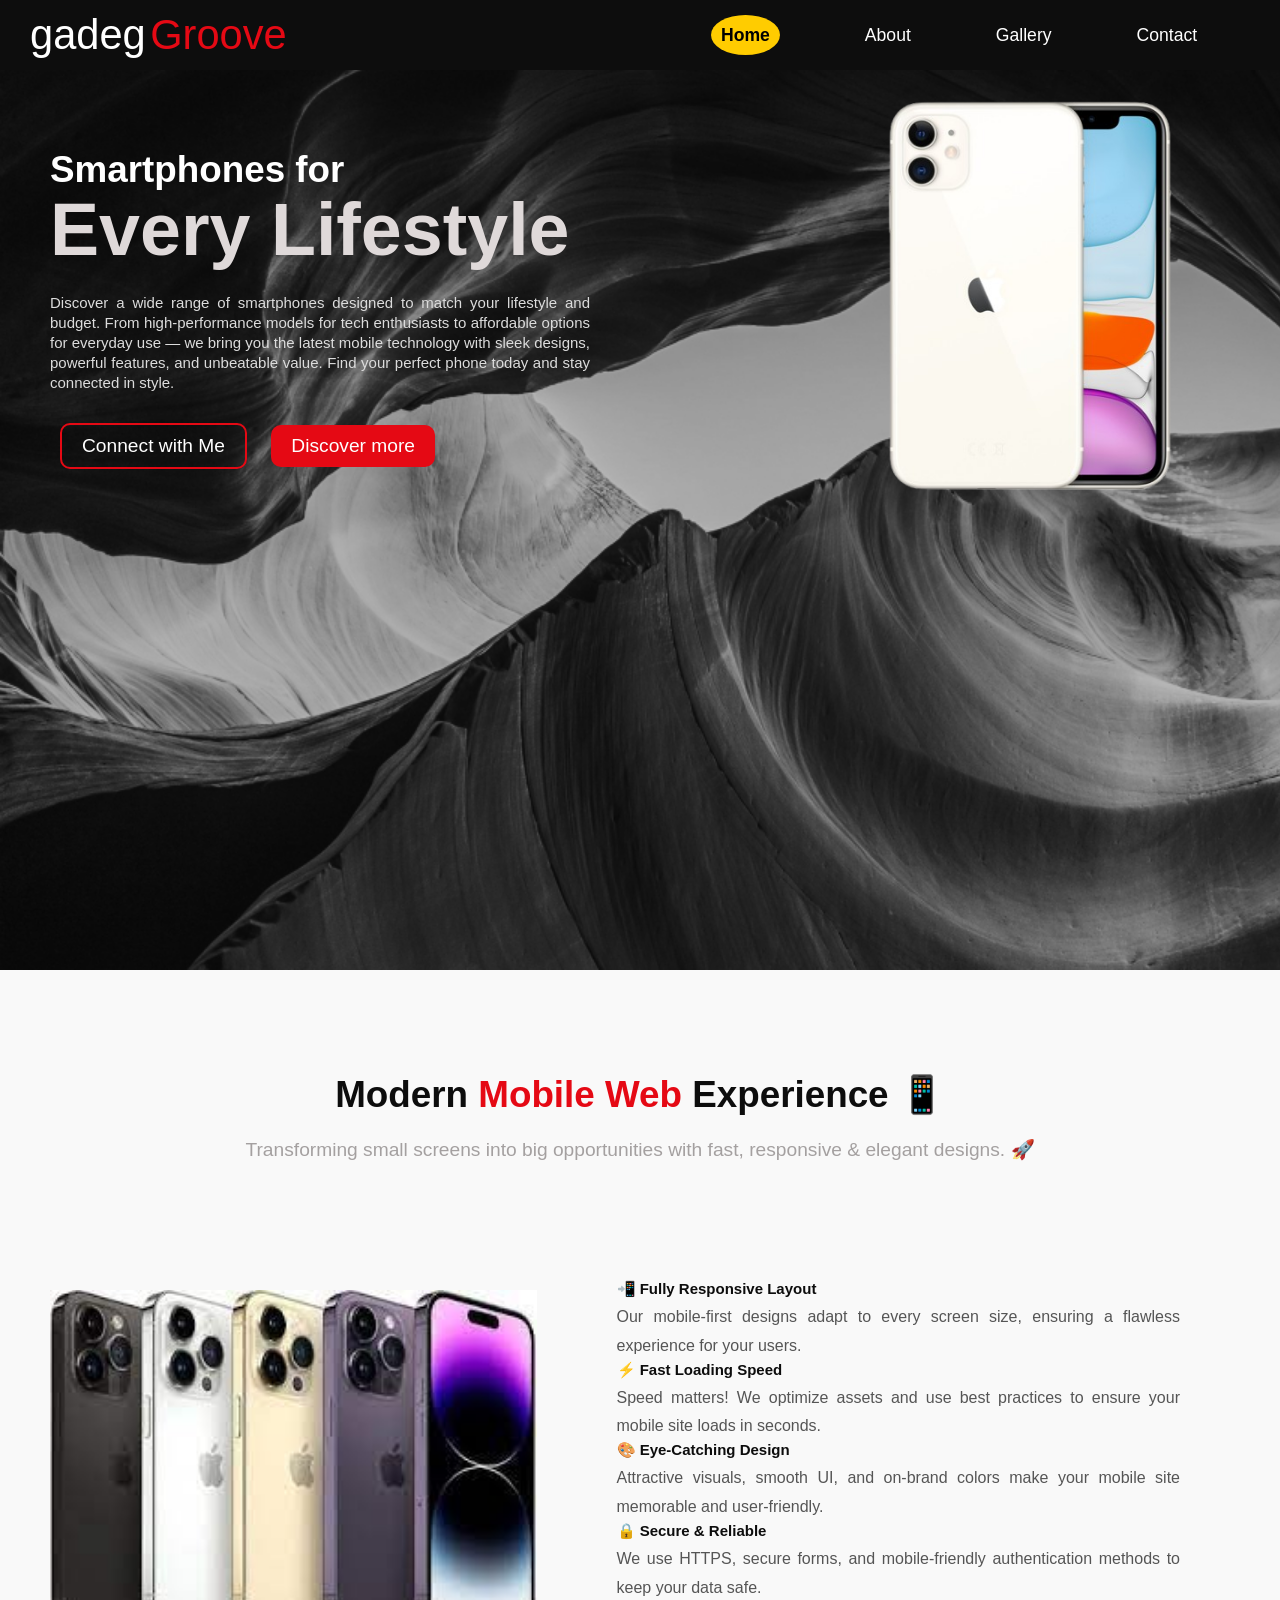
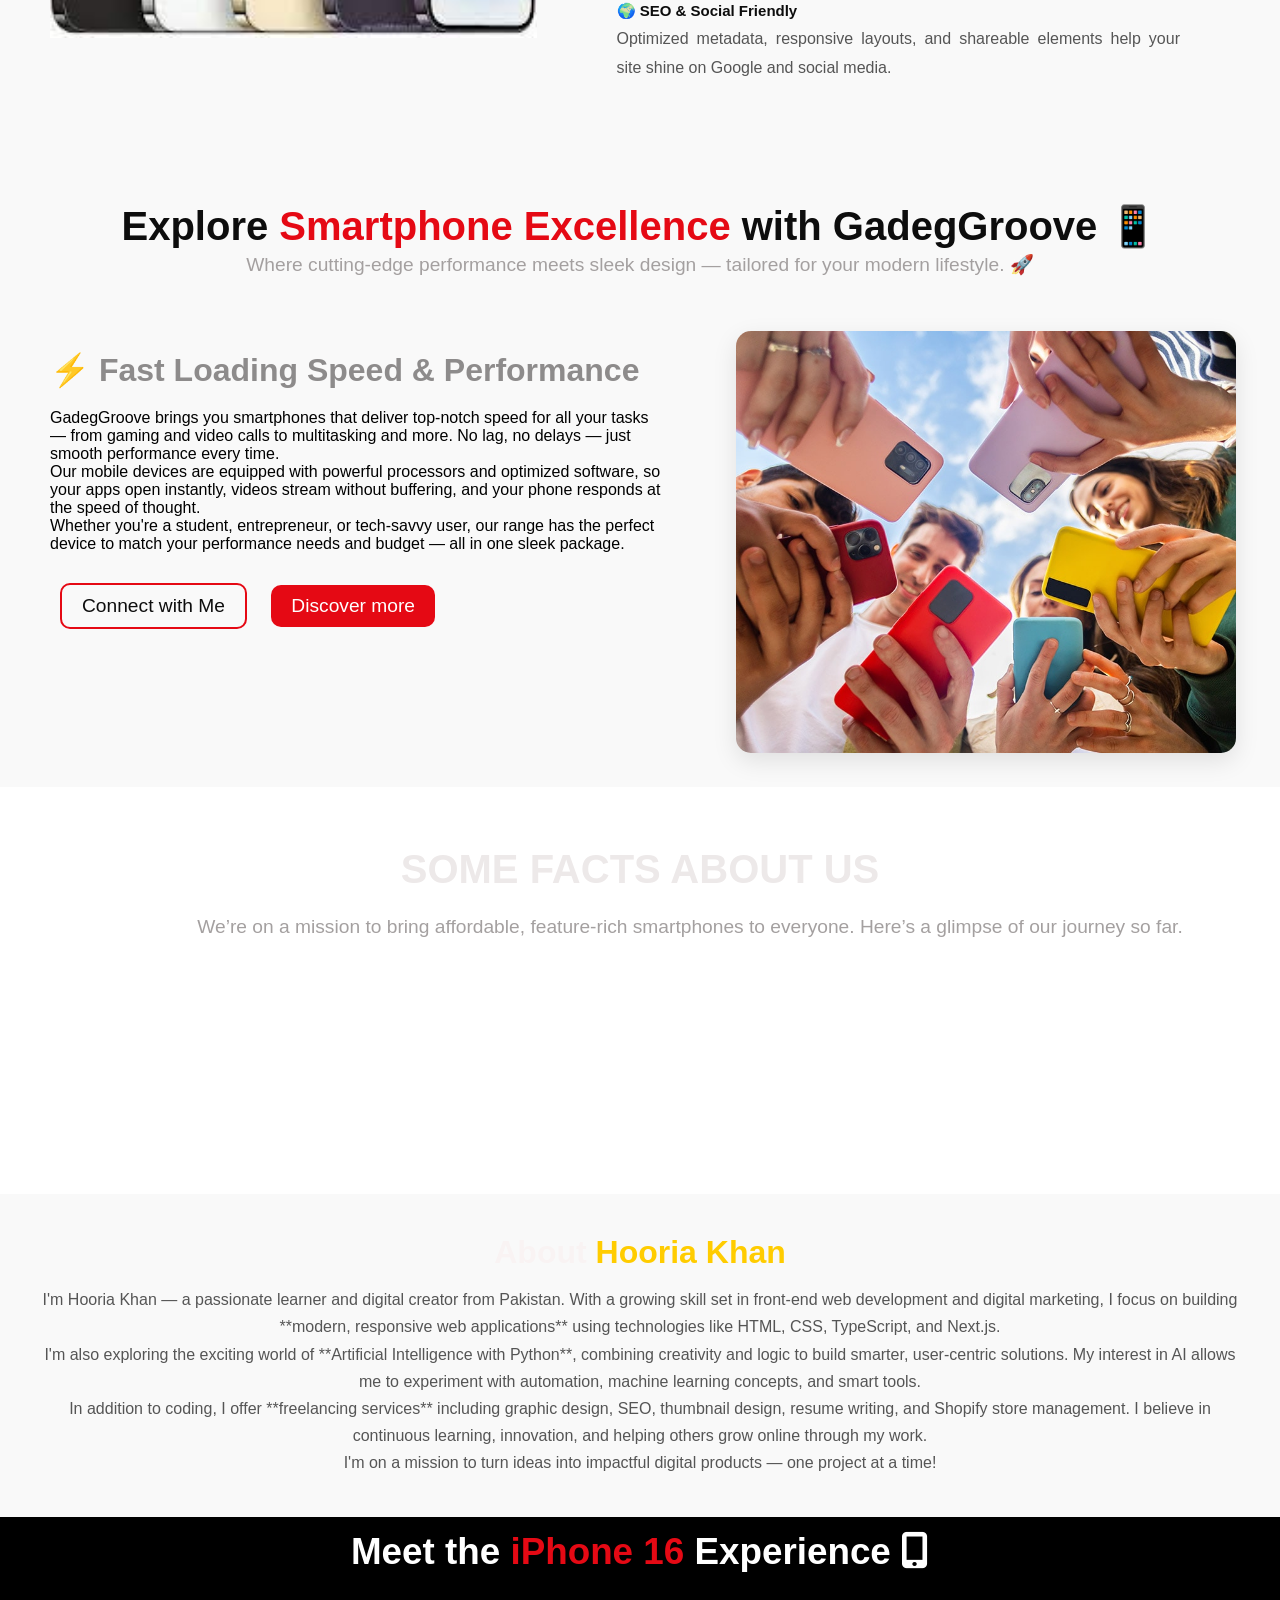
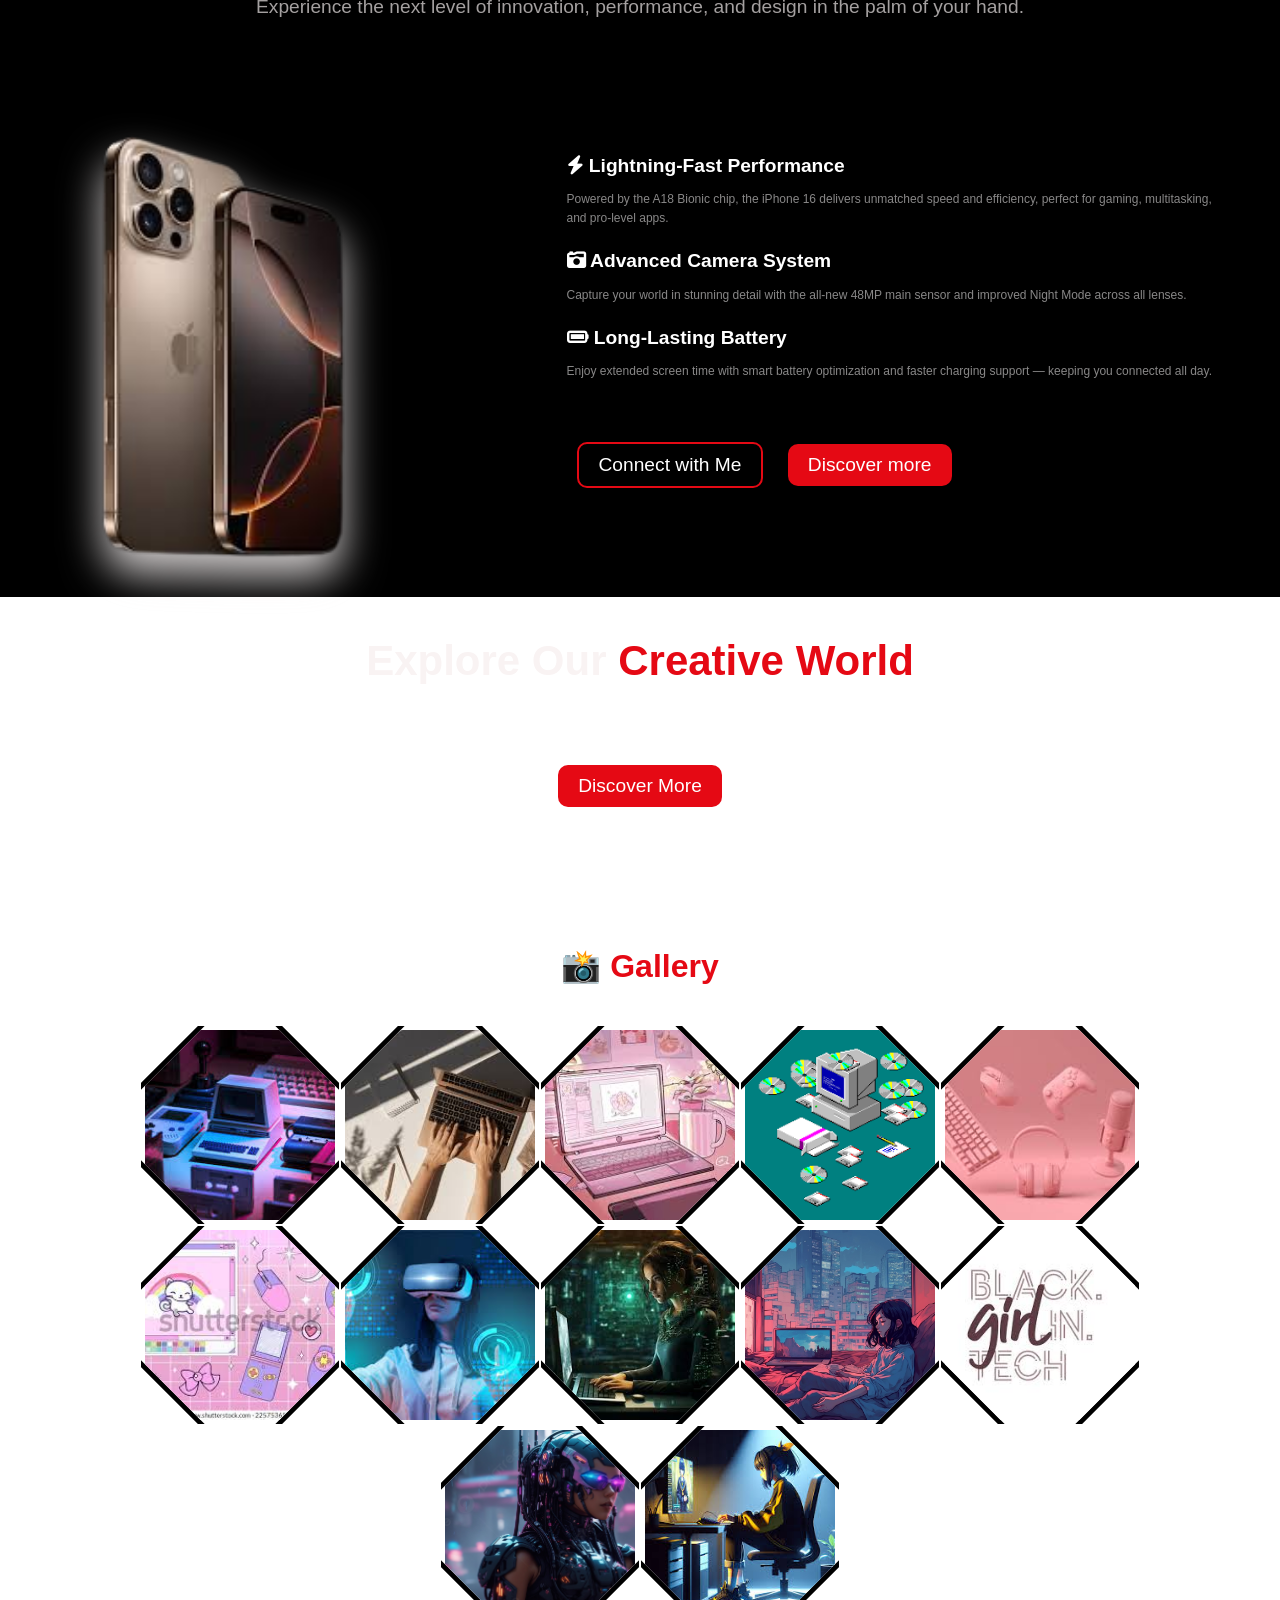
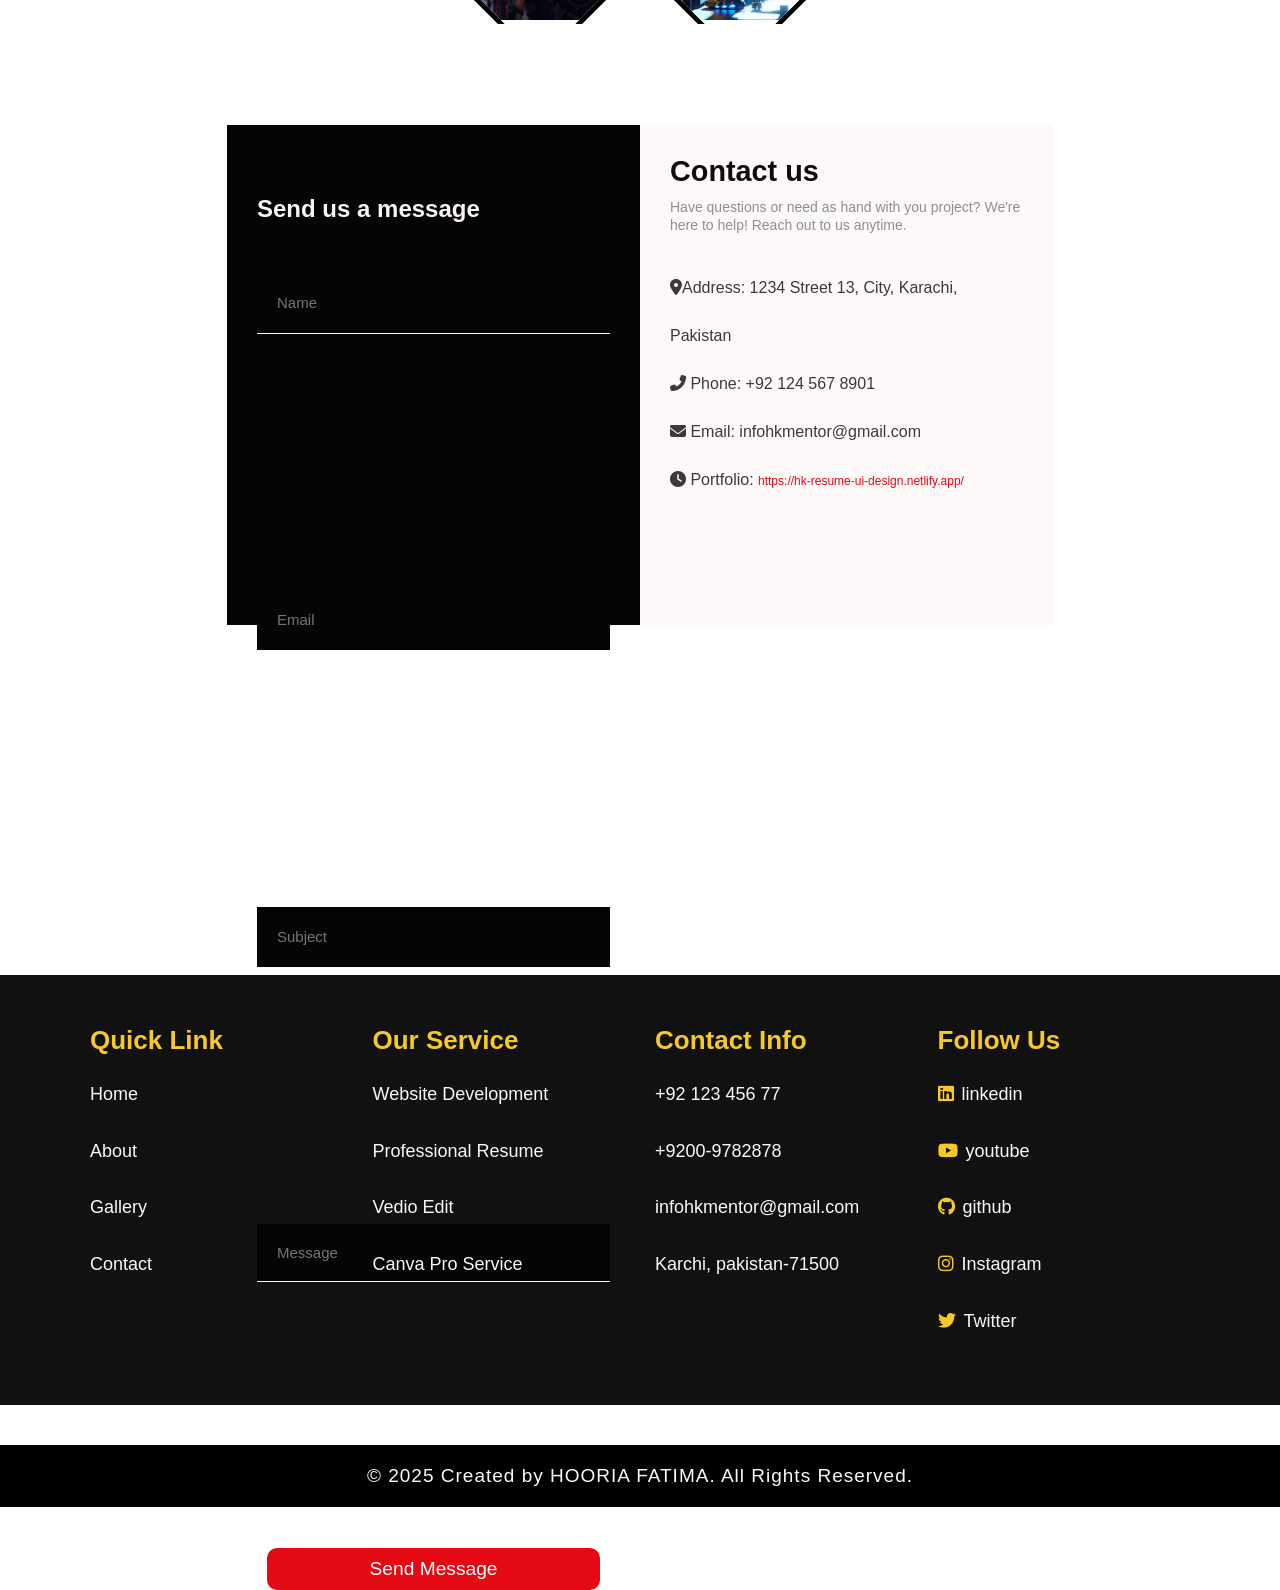
==== CSS/Assignment-3/Websbite_gadegGroove/index.html @ 3bf354bf "UPDATED commit" ====
<!DOCTYPE html>
<html lang="en">
<head>
  <meta charset="UTF-8" />
  <meta name="viewport" content="width=device-width, initial-scale=1.0"/>
  <title>Assignment-3 GadegGroove Website</title>
  <link rel="stylesheet" href="./style.css" />
  <link rel="stylesheet" href="./medium.css" media="(max-width:1000px)" />
  <link rel="stylesheet" href="./small.css" media="(max-width:700px)" />
  <link rel="stylesheet" href="./common.css">
  <!-- google font poppin -->
   <link href="https://fonts.googleapis.com/css2?family=Poppins:wght@300;400;600&display=swap" rel="stylesheet">
<!-- Font Awesome CDN  -->
   <link rel="stylesheet" href="https://cdnjs.cloudflare.com/ajax/libs/font-awesome/6.5.0/css/all.min.css" />

</head>
<body>
  <div class="main">
    <header >
      <div class="logo">
        <a href=""><h2>gadeg <span>Groove</span></h2></a>
      </div>
      <div class="menu-icon" onclick="toggleMenu()">☰</div>
      <nav id="navbar">
        <ul>
          <li><a href="#home" class="active">Home</a></li>
          <li><a href="#about">About</a></li>
          <li><a href="#gallery">Gallery</a></li>
          <li><a href="#contact">Contact</a></li>
        </ul>
      </nav>
    </header>
    <!-- hero section -->
   <div class="backgroudimg" id="home">
   <div class="main2">
       <div class="leftContent">
        <h3>Smartphones for <br> <span>Every Lifestyle</span></h3>
        <p class="special">Discover a wide range of smartphones designed to match your lifestyle and budget. From high-performance models for tech enthusiasts to affordable options for everyday use — we bring you the latest mobile technology with sleek designs, powerful features, and unbeatable value. Find your perfect phone today and stay connected in style.</p>
        <div class="btn">
          <button class="btn1">Connect with Me</button>
         <button>Discover more</button>
        </div>
     
     </div>
     
   </div>
      <div class="rightimg">
          <div class="img">
          <img src="./images/heromobil.png" alt="">
          </div>
        </div>
   </div>
  <!-- section1 -->
<section>
  <div class="mainsec1">
    <div class="mainhead">
      <h4>Modern <span>Mobile Web</span> Experience 📱</h4>
      <p>Transforming small screens into big opportunities with fast, responsive & elegant designs. 🚀</p>
    </div>

    <div class="leftimg">
      <div class="img">
        <img src="./images/sect2img.jpg" alt="Mobile Website Design">
      </div>
    </div>

    <div class="leftContent">
      <h5>📲 Fully Responsive Layout</h5>
      <p>Our mobile-first designs adapt to every screen size, ensuring a flawless experience for your users.</p>

      <h5>⚡ Fast Loading Speed</h5>
      <p>Speed matters! We optimize assets and use best practices to ensure your mobile site loads in seconds.</p>

      <h5>🎨 Eye-Catching Design</h5>
      <p>Attractive visuals, smooth UI, and on-brand colors make your mobile site memorable and user-friendly.</p>

      <h5>🔒 Secure & Reliable</h5>
      <p>We use HTTPS, secure forms, and mobile-friendly authentication methods to keep your data safe.</p>

      <h5>🌍 SEO & Social Friendly</h5>
      <p>Optimized metadata, responsive layouts, and shareable elements help your site shine on Google and social media.</p>
    </div>
  </div>
</section>
<!-- section 2 -->
<section>
  <div class="mainsec2">
    <div class="mainhead22">
      <h4>Explore <span>Smartphone Excellence</span> with GadegGroove 📱</h4>
      <p>Where cutting-edge performance meets sleek design — tailored for your modern lifestyle. 🚀</p>
    </div>

    <div class="leftContentsec2">
      <h3>⚡ Fast Loading Speed & Performance</h3>
      <p>GadegGroove brings you smartphones that deliver top-notch speed for all your tasks — from gaming and video calls to multitasking and more. No lag, no delays — just smooth performance every time.</p>

      <p>Our mobile devices are equipped with powerful processors and optimized software, so your apps open instantly, videos stream without buffering, and your phone responds at the speed of thought.</p>

      <p>Whether you're a student, entrepreneur, or tech-savvy user, our range has the perfect device to match your performance needs and budget — all in one sleek package.</p>

      <div class="btn">
        <button class="btn2">Connect with Me</button>
        <button>Discover more</button>
      </div>
    </div>

    <div class="rightimg2">
      <div class="img">
        <img src="./images/sect2img1.jpg" alt="Smartphone Display">
      </div>
    </div>
  </div>
</section>
<!-- section 3 -->
<section class="facts-section">
  <div class="bgcover">
    <div class="mainhead3">
      <h4>SOME FACTS ABOUT US</h4>
      <p>We’re on a mission to bring affordable, feature-rich smartphones to everyone. Here’s a glimpse of our journey so far.</p>
    </div>

    <div class="facts-container">
      <div class="fact-box">
        <i class="fas fa-download"></i>
        <p class="fact-number">765+</p>
        <p class="fact-title">Downloads</p>
      </div>

      <div class="fact-box">
        <i class="fas fa-star"></i>
        <p class="fact-number">985+</p>
        <p class="fact-title">5-Star Ratings</p>
      </div>

      <div class="fact-box">
        <i class="fas fa-users"></i>
        <p class="fact-number">940+</p>
        <p class="fact-title">Followers</p>
      </div>
    </div>

    </div>
</section>

<!-- section 4 -->
<section id="about">
    <div class="main4">
    <div class="mainhead4">
  <h4>About <span>Hooria Khan</span></h4>
  <p>
    I'm Hooria Khan — a passionate learner and digital creator from Pakistan. With a growing skill set in front-end web development and digital marketing, I focus on building **modern, responsive web applications** using technologies like HTML, CSS, TypeScript, and Next.js.
    <br>
    I'm also exploring the exciting world of **Artificial Intelligence with Python**, combining creativity and logic to build smarter, user-centric solutions. My interest in AI allows me to experiment with automation, machine learning concepts, and smart tools.
    <br>
    In addition to coding, I offer **freelancing services** including graphic design, SEO, thumbnail design, resume writing, and Shopify store management. I believe in continuous learning, innovation, and helping others grow online through my work.
    <br>
    I'm on a mission to turn ideas into impactful digital products — one project at a time!
  </p>
</div>

    </div>
</section>

<!-- section5 -->
<section>
  <div class="mainsec5">
    <div class="mainhead5">
      <h4>Meet the <span>iPhone 16</span> Experience <i class="fas fa-mobile-alt"></i></h4>
      <p>Experience the next level of innovation, performance, and design in the palm of your hand.</p>
    </div>

    <div class="leftimg5">
      <div class="img5">
        <img src="./images/iphon16.png" alt="iPhone 16 - Mobile Technology">
      </div>
    </div>

    <div class="leftContent5">

      <h5><i class="fas fa-bolt"></i> Lightning-Fast Performance</h5>
      <p>Powered by the A18 Bionic chip, the iPhone 16 delivers unmatched speed and efficiency, perfect for gaming, multitasking, and pro-level apps.</p>

      <h5><i class="fas fa-camera-retro"></i> Advanced Camera System</h5>
      <p>Capture your world in stunning detail with the all-new 48MP main sensor and improved Night Mode across all lenses.</p>

      <h5><i class="fas fa-battery-full"></i> Long-Lasting Battery</h5>
      <p>Enjoy extended screen time with smart battery optimization and faster charging support — keeping you connected all day.</p>

      <br><br>
      <div class="btn">
        <button class="btn1" >Connect with Me</button>
        <button>Discover more</button>
      </div>
    </div>
  </div>
</section>
<!-- section6 -->
<section>
  <div class="main6">
    <div class="mainhead6">
      <h4>Explore Our <span>Creative World</span></h4>
      <p>
        Dive into a world of innovation and style. From unique product collections to personalized experiences, we offer something special for everyone. Discover how we bring creativity and passion together in every piece we deliver.
      </p>
      <div class="btn">
        <button>Discover More</button>
      </div>
    </div>
  </div>
</section>


<!-- section 7 gallery -->
 <section>
<div class="bgcover7" id="gallery">
 <center>
  <h1 class="gallery">📸 Gallery</h1>
</center>
    <div class="gallery-cont">
        <div class="pic-box">
            <img src="./images/img01.jpg" alt="">
        </div>
        <div class="pic-box">
            <img src="./images/img02.jpg" alt="">
        </div>
        <div class="pic-box">
            <img src="./images/img03.jpg" alt="">
        </div>
        <div class="pic-box">
            <img src="./images/img044.png" alt="">
        </div>
        <div class="pic-box">
            <img src="./images/img05.jpg" alt="">
        </div>
        <div class="pic-box">
            <img src="./images/img10.jpg" alt="">
        </div>
        <div class="pic-box">
            <img src="./images/img07.jpg" alt="">
        </div>
        <div class="pic-box">
            <img src="./images/img08.jpg" alt="">
        </div>
        <div class="pic-box">
            <img src="./images/img15.jpg" alt="">
        </div>
        <div class="pic-box">
            <img src="./images/img11.jpg" alt="">
        </div>
        <div class="pic-box">
            <img src="./images/img12.jpg" alt="">
        </div>
        <div class="pic-box">
            <img src="./images/img14.jpg" alt="">
        </div>
    </div>
</div>
 </section>

 <!-- section 8 contact -->
  <section id="contact">
    <div class="bgcover2">
        <div class="maindiv">
            <div class="leftdiv">
           <h4>Send us a message</h4>
           <input type="text" placeholder="Name">
           <br><br>
           <input type="email" placeholder="Email">
           <br><br>
           <input type="text" placeholder="Subject">
           <br><br>
           <input type="text" placeholder="Message" style="height: 92px;">
           <br><br>
           <button type="submit">Send Message</button>
            </div>
            <div class="rightdiv">
                <h4>Contact us</h4>
                 <p class="para">Have questions or need as hand with you project? We're here to help! Reach out to us anytime.</p>
                 <p><i class ="fas fa-map-marker-alt"></i>Address: 1234 Street 13, City, Karachi, Pakistan</p>
                 <p><i class ="fas fa-phone-alt"></i> Phone: +92 124 567 8901</p>
                 <p><i class ="fas fa-envelope"></i> Email: infohkmentor@gmail.com</p>
                 <p><i class ="fas fa-clock"></i> Portfolio: <span>https://hk-resume-ui-design.netlify.app/ </span></p>
            </div>
        </div>
    </div>
  </section>

  <!-- footer section -->
   <footer>
    <div class="footer-content">
      <div class="linksect1">
          <h3>quick link</h3>
        <ul>
            <li><a href="#home">Home</a></li>
            <li><a href="#about">About</a></li>
            <li><a href="#gallery">Gallery</a></li>
            <li><a href="#contact">Contact</a></li>
        </ul>
      </div>
       <div class="linksect1">
          <h3>Our Service</h3>
        <ul>
            <li><a href="">Website Development</a></li>
            <li><a href="">Professional Resume</a></li>
            <li><a href="">Vedio Edit</a></li>
            <li><a href="">Canva Pro Service</a></li>
        </ul>
      </div>
       <div class="linksect1">
          <h3>Contact info</h3>
        <ul>
            <li> <a href="">+92 123 456 77</a></li>
            <li><a href="">+9200-9782878</a></li>
            <li><a href="emailto:infohkmentor@gmail.com">infohkmentor@gmail.com</a><li>
            <li><a href="">Karchi, pakistan-71500</a></li>
        </ul>
      </div>
       <div class="linksect1">
          <h3>Follow us</h3>
          <ul>
            <li><a href="https://www.linkedin.com/in/hooria-fatima-54753927b/recent-activity/all/"
                                target="_blank">
                                <i class="fab fa-linkedin"></i>linkedin
                            </a> </li>
                            <li>  <a href="https://www.youtube.com/@Hoor_Quranic_Reflect/videos" target="_blank">
                                <i class="fab fa-youtube"></i>youtube
                            </a> </li>
                            <li> <a href="https://github.com/HKMentor?tab=repositories" target="_blank">
                                <i class="fab fa-github"></i>github
                            </a></li>
                            <li>  <a href="https://www.instagram.com/hooria_codehub?igsh=ZWhvMmVucm5ueHBl" target="_blank">
                                <i class="fab fa-instagram"></i>Instagram
                            </a></li>
                              <li>  <a href="https://www.instagram.com/hooria_codehub?igsh=ZWhvMmVucm5ueHBl" target="_blank">
                                <i class="fab fa-twitter"></i>Twitter
                            </a></li>
          </ul>
         
                      
      </div>
    </div>
   </footer>
   <div class="white"></div>
   <div class="footer-bootom">
  © 2025 Created by HOORIA FATIMA. All Rights Reserved.
</div>


  <script>
    function toggleMenu() {
      document.getElementById("navbar").classList.toggle("show");
    }
  </script>
</body>
</html>
---- CSS/Assignment-3/Websbite_gadegGroove/style.css ----
:root {
  --primary-color: #e50914; /* Netflix red */
  --primary-hover: #ff4d4d; /* Light red for hover */
  --dark-bg: #0d0d0d;       /* Deep black background */
  --accent-color: #ffcc00;  /* Golden accent */
  --text-light: #ffffff;
  --font-main: 'Poppins', sans-serif;
}

*{
    margin: 0;
    padding: 0;
    box-sizing: border-box;
    scroll-behavior: smooth;
    font-family: sans-serif;
    cursor: pointer;

}
body {
  background-image: url(./images/bgfact2.jpg);
  background-size: cover;
  background-attachment: fixed;
  background-position: center;
  position: relative;

}

body::before {
  content: "";
  position: fixed;
  top: 0;
  left: 0;
  width: 100%;
  height: 100%;
  background: rgba(171, 171, 171, 0.25); /* Adjust for more/less light */
  z-index: -1;
}


.main{
    max-width: 1800px;
    height: inherit;
    margin: 0 auto;
}

/* navbar */
header {
  background-color: var(--dark-bg);
  height: 70px;
  color: var(--text-light);
  display: flex;
  justify-content: space-between;
  align-items: center;
  padding: 0 30px;
  position: fixed;
  top: 0;
  width: 100%;
  z-index: 1000;
}

h2{
        font-weight: normal;
        font-size: 2.6em;

}
h2 span{
color: var(--primary-color);
margin-left: -7px;
}
a{
    text-decoration: none;
    color: white;

    
}

nav ul {
display: flex;
flex-direction: row;
gap: 85px;
font-size: 1.1em;
padding-right: 3em;

}
ul li {
    list-style: none;
    
}
nav ul li a:hover {
  background-color: var(--accent-color); /* Golden on hover */
  color: black;
  padding: 10px;
  border-radius: 50%;
  font-weight: bold;
  transition: all 0.3s ease-in-out;
}
.active {
  background-color: var(--accent-color);
  color: black;
  padding: 10px;
  border-radius: 50%;
  font-weight: bold;
}

.active:hover {
  background-color: var(--accent-color);
  color: black;
  padding: 10px;
  border-radius: 50%;
  font-weight: bold;
  transition: all 0.3s ease-in-out;
}
/* menu */
.menu-icon {
  display: none;
  font-size: 2em;
  color: white;
  cursor: pointer;
}

/* Default nav hidden for small devices (controlled via media queries) */
#navbar ul {
  display: flex;
}

/* Show class for toggle */
#navbar.show ul {
  display: block;
}
/* hero Section */
.backgroudimg{
    background-image: url(./images/bg.jpg);
    height: 100vh;
    background-size: cover;
}
.main2{
    margin-top: 70px;
}
.leftContent{
    display: flex;
    flex-direction: column;
    color: white;
    width: 50%;
    padding: 70px 50px 50px  50px;
}

.leftContent h2{
   font-size: 2.3em;
   font-weight: bold;
   line-height: 60px;
   color: white;
   margin-bottom: 20px;
}
.leftContent h3{
   font-size: 2.3em;
   font-weight: bold;
   line-height: 60px;
   color: white;
   margin-bottom: 20px;
}
.leftContent h3 span{
 color:#dfd9d9;
   font-size: 2em;

}
.leftContent .special{
    font-size: 15px;
    line-height: 20px;
    color: gainsboro;
    margin-bottom: 20px;
}
/* button */
button{
    background-color:var(--primary-color);
    padding: 10px 20px;
    border: none;
    border-radius: 10px;
    font-size: 1.2em;
    cursor: pointer;
    transform:  scale(1);
    transition: all 0.3s ease-in-out;
    color: var(--text-light);
    margin: 10px;
}
button:hover{
    background-color: var(--primary-hover);
    transform: scale(1.1);
}
.btn1{
    background-color: var(--font-main);
    border: 2px solid var(--primary-color);
}
/*hero right img */
.rightimg {
  display: flex;
  justify-content: flex-end;
  margin: -40% 50px;
}

.rightimg img {
  width: 400px;
  animation: floatUpDown 3s ease-in-out infinite;
}

@keyframes floatUpDown {
  0% {
    transform: translateY(30px);
  }
  50% {
    transform: translateY(-55px);
  }
  100% {
    transform: translateY(50px);
  }
}
/* section 1 */
.mainsec1 {
  display: flex;
  justify-content: center;
  align-items: flex-start;
  padding: 100px 50px;
  color: var(--text-light);
  gap: 30px;
  flex-wrap: wrap;
    background: #f9f9f9;

}
.mainhead{
    display: flex;
    flex-direction: column;
    justify-content: center;
    margin: 0 50px;

}
.mainhead h4 {
    text-align: center;
    font-size: 2.3em;
    font-weight: bold;
    line-height: 50px;
    color: var(--dark-bg);
}
.mainhead h4 span {
    color: var(--primary-color);

}
.mainhead p{
    font-size: 1.2em;
    color: #a4a0a0;
        line-height: 60px;

}
/* Left Text Content */
.leftContent {
  flex: 1 1 55%;
  display: flex;
  flex-direction: column;
}

.leftContent h5 {
  font-size: 15px;
  color: var(--dark-bg);
  margin-bottom: 5px;
}

.leftContent p {
  font-size: 12px;
  color: #a4a0a0;
  line-height: 1.6;
}

/* Right Image */
.leftimg {
  flex:1 1 40%;
  display: flex;
  justify-content: center;
  align-items: center;
  margin-top: 5em;
}

.leftimg .img img {
  max-width: 100%;
  width: 800px;
  height: auto;
  animation: floatUpDown 3s ease-in-out infinite;
}

/* Optional animation reused from earlier */
@keyframes floatUpDown {
  0% {
    transform: translateY(0);
  }
  50% {
    transform: translateY(-15px);
  }
  100% {
    transform: translateY(0);
  }
}
/* Section 2 */


.mainsec2 {
  display: flex;
  justify-content: space-between;
  align-items: flex-start;
  flex-wrap: wrap;
  gap: 40px;
  margin-top: -60px;
  padding: 30px;
    background: #f9f9f9;

}

/* Section Heading */
.mainhead22 {
  width: 100%;
  text-align: center;
  margin-bottom: 10px;
}

.mainhead22 h4 {
  font-size: 2.5em;
  font-weight: bold;
  color: var(--dark-bg);
}

.mainhead22 h4 span {
  color: var(--primary-color);
}

.mainhead22 p {
  font-size: 1.2em;
    color: #a4a0a0;
  line-height: 1.6;
}

/* Left Text */
.leftContentsec2 {
  flex: 1 1 50%;
  padding: 20px;
  display: flex;
  width: 50%;
  flex-direction: column;
}

.leftContentsec2 h3 {
  font-size: 2em;
  color:#8d8b8b;
  margin-bottom: 20px;
}

.leftContent p {
  font-size: 1em;
  color: #555;
  line-height: 1.8;
  text-align: justify;
}

/* Right Image */
.rightimg2 {
  flex: 1 1 40%;
  display: flex;
  justify-content: center;
  align-items: center;
}

.rightimg2 .img img {
  width: 100%;
  max-width: 500px;
  border-radius: 15px;
  box-shadow: 0 8px 25px rgba(0, 0, 0, 0.1);
  animation: floatUpDown 3s ease-in-out infinite;
}

/* Reuse animation */
@keyframes floatUpDown {
  0% {
    transform: translateY(0);
  }
  50% {
    transform: translateY(-15px);
  }
  100% {
    transform: translateY(0);
  }
}
.btn2{
        background-color: var(--font-main);
    border: 2px solid var(--primary-color);
    color: #0d0d0d;
    margin-top: 30px;
}
/* rreviw facct section */

.mainhead3 {
  /* width: 80%; */
  align-items: center;
  text-align: center;
 margin: 40px;
 height: 30%;
}

.mainhead3 h4 {
  font-size: 2.5em;
  font-weight: bold;
  color: #ede9e9;
  padding: 20px;

}


.mainhead3 p {
  font-size: 1.2em;
    color: #a4a0a0;
  line-height: 1.6;
  padding-left: 100px;
}


.facts-container {
  display: flex;
  justify-content: center;
  flex-wrap: wrap;
  gap: 30px;
}

.fact-box {
 text-align: center;
  padding: 30px 20px;
  width: 280px;
  transition: transform 0.3s;
}

.fact-box:hover {
  transform: translateY(-8px);
}

.fact-box i {
  font-size: 46px;
  color:var(--text-light);
  margin-bottom: 10px;
}

.fact-number {
  font-size: 56px;
  font-weight: 700;
  color:var(--text-light);
}

.fact-title {
  font-size: 26px;
  color:var(--text-light);
}
/* section4  about hk*/
.main4{
    background-color: #f9f9f9;
    display: flex;
    justify-content: center;
}
.mainhead4 {
  padding: 40px 20px;
  text-align: center;
}

.mainhead4 h4 {
  font-size: 32px;
  color: #f9f3f3;
  margin-bottom: 15px;
}

.mainhead4 h4 span {
  color: var(--accent-color);
}

.mainhead4 p {
  font-size: 16px;
  line-height: 1.7;
  color: #555;
  max-width: 1200px;
  margin: 0 auto;
}
/* section5 */
.mainsec5{
    background-color: black;
     display: flex;
  justify-content: center;
  align-items: flex-start;
  padding: 10px 50px;
  color: var(--text-light);
  gap: 30px;
  flex-wrap: wrap;
}
.mainhead5{
        display: flex;
    flex-direction: column;
    justify-content: center;
    margin: 0 50px;
}
.mainhead5 h4{
      text-align: center;
    font-size: 2.3em;
    font-weight: bold;
    line-height: 50px;
    color: white;
}

.mainhead5 h4 span {
    color: var(--primary-color);

}
.mainhead5 p{
    font-size: 1.2em;
    color: #a4a0a0;
        line-height: 60px;

}
/* Left Text Content */
.leftContent5 {
  flex: 1 1 55%;
  display: flex;
  flex-direction: column;
  margin-top: 80px;
}

.leftContent5 h5 {
  font-size: 1.2em;
  color:white;
  margin-bottom: 5px;
  line-height: 2em;
}

.leftContent5 p {
  font-size: 12px;
  color: #888787;
  line-height: 1.6;
  margin-bottom: 14px;
}

/* Right Image */
.leftimg5 {
  flex:1 1 40%;
  display: flex;
  justify-content: center;
  align-items: center;
  margin-top: 5em;
}

.leftimg5 .img5 img {
  max-width: 70%;
  margin-top: -40px;
  width: 500px;
  height: auto;

  /* Natural depth with soft shadow around image */
  filter: drop-shadow(0px 22px 21px rgba(248, 243, 243, 0.829));

  animation: floatUpDown 3s ease-in-out infinite;
}


/* Optional animation reused from earlier */
@keyframes floatUpDown {
  0% {
    transform: translateY(0);
  }
  50% {
    transform: translateY(-15px);
  }
  100% {
    transform: translateY(0);
  }
}

/* section 6 */
.main6{
      display: flex;
    justify-content: center;
}
.mainhead6{
      padding: 40px 20px;
  text-align: center;
}
.mainhead6 h4 {
  font-size: 42px;
  color: #f9f3f3;
  margin-bottom: 15px;
}

.mainhead6 h4 span {
  color: var(--primary-color);
}

.mainhead6 p {
  font-size: 16px;
  line-height: 1.7;
  color: #ffffff;
  max-width: 1200px;
  margin: 0 auto;
}

/* section 7  gallery*/
.bgcover7{
    background-color: white;
    padding: 50px;
}
.gallery{
    font-size: 2em;
    padding: 40px;
    font-weight: bold;
    color: var(--primary-color);
}
.gallery-cont{
    display: flex;
    flex-wrap: wrap;
    justify-content: center;
    align-items: center;

    overflow: hidden;
}

.pic-box{
    clip-path: polygon(30% 0%, 70% 0%, 100% 30%, 100% 70%, 70% 100%, 30% 100%, 0% 70%, 0% 30%);
    width: 200px;
    height: 200px;
    transform: rotate(45deg);
    border: 5px solid black;
    box-shadow: 4px 4px 3px gray;
    position: relative;
    overflow: hidden;
}

.pic-box:hover{
transform: scale(1.2) rotate(45deg);
}

.gallery-cont img{
    object-fit: cover;
    width: 100%;
    height: 100%;
    transform: rotate(-45deg);
}

/* section 8 contact */
.bgcover2{
    background-image: url(./images/bechbg.jpg);
    background-size: cover;
    background-attachment: fixed;
    background-position: center;
    height: 100vh;

}
.maindiv{
    display: flex;
    justify-content: center;
    align-items: center;
    padding:50px ;
    
}
.leftdiv{
    width: 35%;
    background-color: #050505;
    padding: 20px 30px;
    height: 500px;
    display: flex;
    flex-direction: column;
    text-align: left;
    line-height: 8em;
}
.leftdiv h4{
    font-size: 1.5em;
    color: #f9f3f3;
    
}
.leftdiv input{
    width: 100%;
    padding: 20px;
    line-height: 20px;
    border: none;
    background-color: #050505;
    color: #fcfcfc;
    font-size:15px;
    border-bottom: 1px solid #fdf9f9;
}
.rightdiv{
     width: 35%;
    background-color: #fdf9f9;
    padding: 30px;
    height: 500px;
       display: flex;
    flex-direction: column;
    text-align: left;
    /* line-height: 2em; */
}

.rightdiv h4{
     font-size: 1.8em;
    color: var(--dark-bg);
    margin-bottom: 10px;

}
.rightdiv .para{
    font-size: 14px;
    color: #928e8e;
    margin-bottom: 30px;
    line-height: 18px;
}
.rightdiv p{
    font-size: 16px;
    color: #3a3a3a;
    line-height: 3em;
}
.rightdiv p span{
    color: var(--primary-color);
    font-size: 12px;
}

/* footer */
/* ===== FOOTER SECTION ===== */
footer {
  background-color: #111;
  color:  #f9f9f9;
  padding: 50px 90px;
  font-family: 'Segoe UI', Tahoma, Geneva, Verdana, sans-serif;
}

.footer-content {
  display: flex;
  flex-wrap: wrap;
  justify-content: space-between;
  gap: 30px;
  max-width: 1200px;
  margin: 0 auto;
}

.linksect1 {
  flex: 1 1 200px;
}

.linksect1 h3 {
  font-size: 26px;
  color: #f7c927;
  margin-bottom: 15px;
  text-transform: capitalize;
}

.linksect1 ul {
  list-style: none;
  padding: 0;
}

.linksect1 ul li {
  margin-bottom: 10px;
  font-size: 18px;
}

.linksect1 ul li a {
  text-decoration: none;
  color: #f9f9f9;
  transition: color 0.3s ease;
}

.linksect1 ul li a:hover {
  color: #f7c927;
}

/* Social Icons */
.linksect1 ul li a i {
  margin-right: 8px;
  color: #f7c927;
}
.white{
    background-color: white;
    height:  40px;
}
/* Footer Bottom */
.footer-bootom {
  text-align: center;
  background-color: #000;
  color:  #f9f9f9;
  padding: 20px;
  font-size: 19px;
  letter-spacing: 1px;
}

/* ===== RESPONSIVE STYLING ===== */
@media (max-width: 768px) {
  .footer-content {
    flex-direction: column;
    align-items: flex-start;
  }

  .linksect1 {
    width: 100%;
    margin-bottom: 30px;
  }
}
.linksect1 ul li a {
  text-decoration: none;
  color: #f9f9f9;
  transition: all 0.4s ease-in-out;
  position: relative;
  display: inline-block;
  line-height: 2.6em;
}

/* Hover Effect with Animation */
.linksect1 ul li a:hover {
  color: #f7c927;
  transform: translateX(5px); /* Slide to the right */
}

/* Optional: Add underline animation effect */
.linksect1 ul li a::after {
  content: "";
  position: absolute;
  width: 0;
  height: 2px;
  bottom: 0;
  left: 0;
  background-color: #f7c927;
  transition: width 0.4s ease-in-out;
}

.linksect1 ul li a:hover::after {
  width: 100%;
}
---- CSS/Assignment-3/Websbite_gadegGroove/medium.css ----
nav ul {
  gap: 40px;
  font-size: 1em;
  padding-right: 1.5em;
}

/* medium.css */

/* Hero section adjustments */
.leftContent {
  width: 100%;
  padding: 40px 30px;
  text-align: center;
}

.rightimg {
  margin: -30% 20px 0 0;
  justify-content: center;
}

.rightimg img {
  width: 300px;
}

/* Section 1 adjustments */
.mainsec1 {
  flex-direction: column;
  align-items: center;
  padding: 60px 30px;
  gap: 40px;
}

.leftimg {
  margin-top: 2em;
  justify-content: center;
}

.leftimg .img img {
  width: 100%;
  max-width: 500px;
}

.leftContent {
  flex: 1 1 100%;
  padding: 0 20px;
}

.mainhead {
  margin: 0 20px;
}

.mainhead h4 {
  font-size: 2em;
  line-height: 40px;
}

.mainhead p {
  font-size: 1em;
  line-height: 40px;
}
/* Section 2 responsive for medium screens */
.mainhead22 {
  flex-direction: column;
  padding: 60px 30px;
}

.leftContentsec2,
.rightimg2 {
  width: 100%;
  text-align: center;
}

.leftContentsec2 {
  padding: 0;
}

.rightimg2 .img img {
  max-width: 400px;
}
/* section8 */
.maindiv {
  flex-direction: column;
  padding: 30px 20px;
}

.leftdiv, .rightdiv {
  width: 80%;
  height: auto;
  margin-bottom: 20px;
}

.leftdiv input {
  padding: 15px;
  font-size: 14px;
}
.leftdiv, .rightdiv {
  text-align: center;
  align-items: center;
}
.leftdiv input {
  text-align: center;
}
/* footer */
.footer-content {
  display: flex;
  flex-wrap: wrap;
  justify-content: space-between;
  padding: 40px 20px;
  gap: 30px;
}

.linksect1 {
  width: 45%;
}

.linksect1 h3 {
  font-size: 20px;
}

.linksect1 ul li a {
  font-size: 14px;
}
---- CSS/Assignment-3/Websbite_gadegGroove/small.css ----
header {
  flex-direction: column;
  align-items: flex-start;
  padding: 15px;
  height: auto;
}
h2{
        font-weight: normal;
        font-size: 1.9em;

}

.menu-icon {
  display: block;
  margin-left: auto;
  margin-top: -25px;
}

nav {
  width: 100%;
  display: none;
}

#navbar.show {
  display: block;
  width: 100%;
}

nav ul {
  flex-direction: column;
  gap: 20px;
  padding: 10px 0;
  width: 50%;
  text-align: left;
}

nav ul li a {
  display: block;
  padding: 10px 15px;
}
/* small.css */

/* Hero section for mobile */
.backgroudimg{
    background-image: url(./images/bg.jpg);
    height: 150vh;
    background-size: cover;

}
.leftContent {
  padding: 20px 15px;
  text-align: center;
}

.leftContent h2,
.leftContent h3 {
  font-size: 1.6em;
  line-height: 1.4;
}

.leftContent p {
  font-size: 14px;
  line-height: 1.6;
}

button {
  padding: 8px 16px;
  font-size: 1em;
  margin: 5px;
}

/* Right image mobile */
.rightimg {
  margin: 0;

  justify-content: center;
}

.rightimg img {
  width: 230px;
}

/* Section 1 mobile */
.mainsec1 {
  flex-direction: column;
  padding: 40px 20px;
}

.leftimg .img img {
  width: 100%;
  max-width: 100%;
}

.leftContent h5 {
  font-size: 14px;
}

.leftContent p {
  font-size: 13px;
  line-height: 1.5;
}

.mainhead h4 {
  font-size: 1.5em;
  line-height: 1.3;
}

.mainhead p {
  font-size: 1em;
  line-height: 1.5;
}


/* Section 2 responsive for small screens */

.mainhead22 h4 {
  font-size: 1.7em;
}

.mainhead22 p {
  font-size: 1em;
}

.leftContentsec2 h3 {
  font-size: 1.5em;
}

.leftContentsec2 p {
  font-size: 14px;
}

.rightimg2 .img img {
  max-width: 300px;
}

/*reviw facct section  */

.mainhead3 {
  width: 100%;
  text-align: center;
padding-right: 70px;  
 /* margin: 40px; */
}

.mainhead3 h4 {
  font-size: 2em;
  font-weight: bold;
  color: #ede9e9;
  padding: 20px;

}


.mainhead3 p {
  font-size: 12px;
    color: #a4a0a0;
  line-height: 1.6;
}
/* section about 4 */
.main4{
    background-color: #f9f9f9;
    display: flex;
    justify-content: center;
}
.mainhead4 {
  padding: 40px 20px;
  text-align: center;
}

.mainhead4 h4 {
  font-size: 22px;
  color: #f9f3f3;
  margin-bottom: 15px;
  margin-left: -70px;
}


.mainhead4 p {
  font-size: 12px;
  line-height: 1.7;
  color: #555;
  max-width: 1200px;
  margin: 0 auto;
}
/* section fact 3 */
.mainhead3 p {
  font-size: 1.2em;
    color: #232323;
  line-height: 1.2;
  /* padding-left: 100px; */
  margin-left: -120px;

}
/* section8 contact */
.leftdiv, .rightdiv {
  width: 100%;
  padding: 20px;
}

.leftdiv h4, .rightdiv h4 {
  font-size: 1.2em;
}

.rightdiv .para {
  font-size: 13px;
  line-height: 16px;
  margin-bottom: 20px;
}

.rightdiv p {
  font-size: 14px;
  line-height: 2em;
}

.leftdiv input {
  padding: 12px;
  font-size: 13px;
}
.leftdiv, .rightdiv {
  text-align: center;
  align-items: center;
}
.leftdiv input {
  text-align: center;
}
.bgcover2{
    background-image: url(./images/bechbg.jpg);
    background-size: cover;
    background-attachment: fixed;
    background-position: center;
    height: 100vh;

}
/* footer */
.footer-content {
  display: flex;
  flex-direction: column;
  align-items: center;
  padding: 30px 10px;
  gap: 20px;
  text-align: center;
}

.linksect1 {
  width: 100%;
}

.linksect1 h3 {
  font-size: 18px;
  margin-bottom: 10px;
}

.linksect1 ul li {
  margin: 5px 0;
}

.linksect1 ul li a {
  font-size: 13px;
}

.footer-bootom {
  font-size: 12px;
  text-align: center;
  padding: 10px;
}
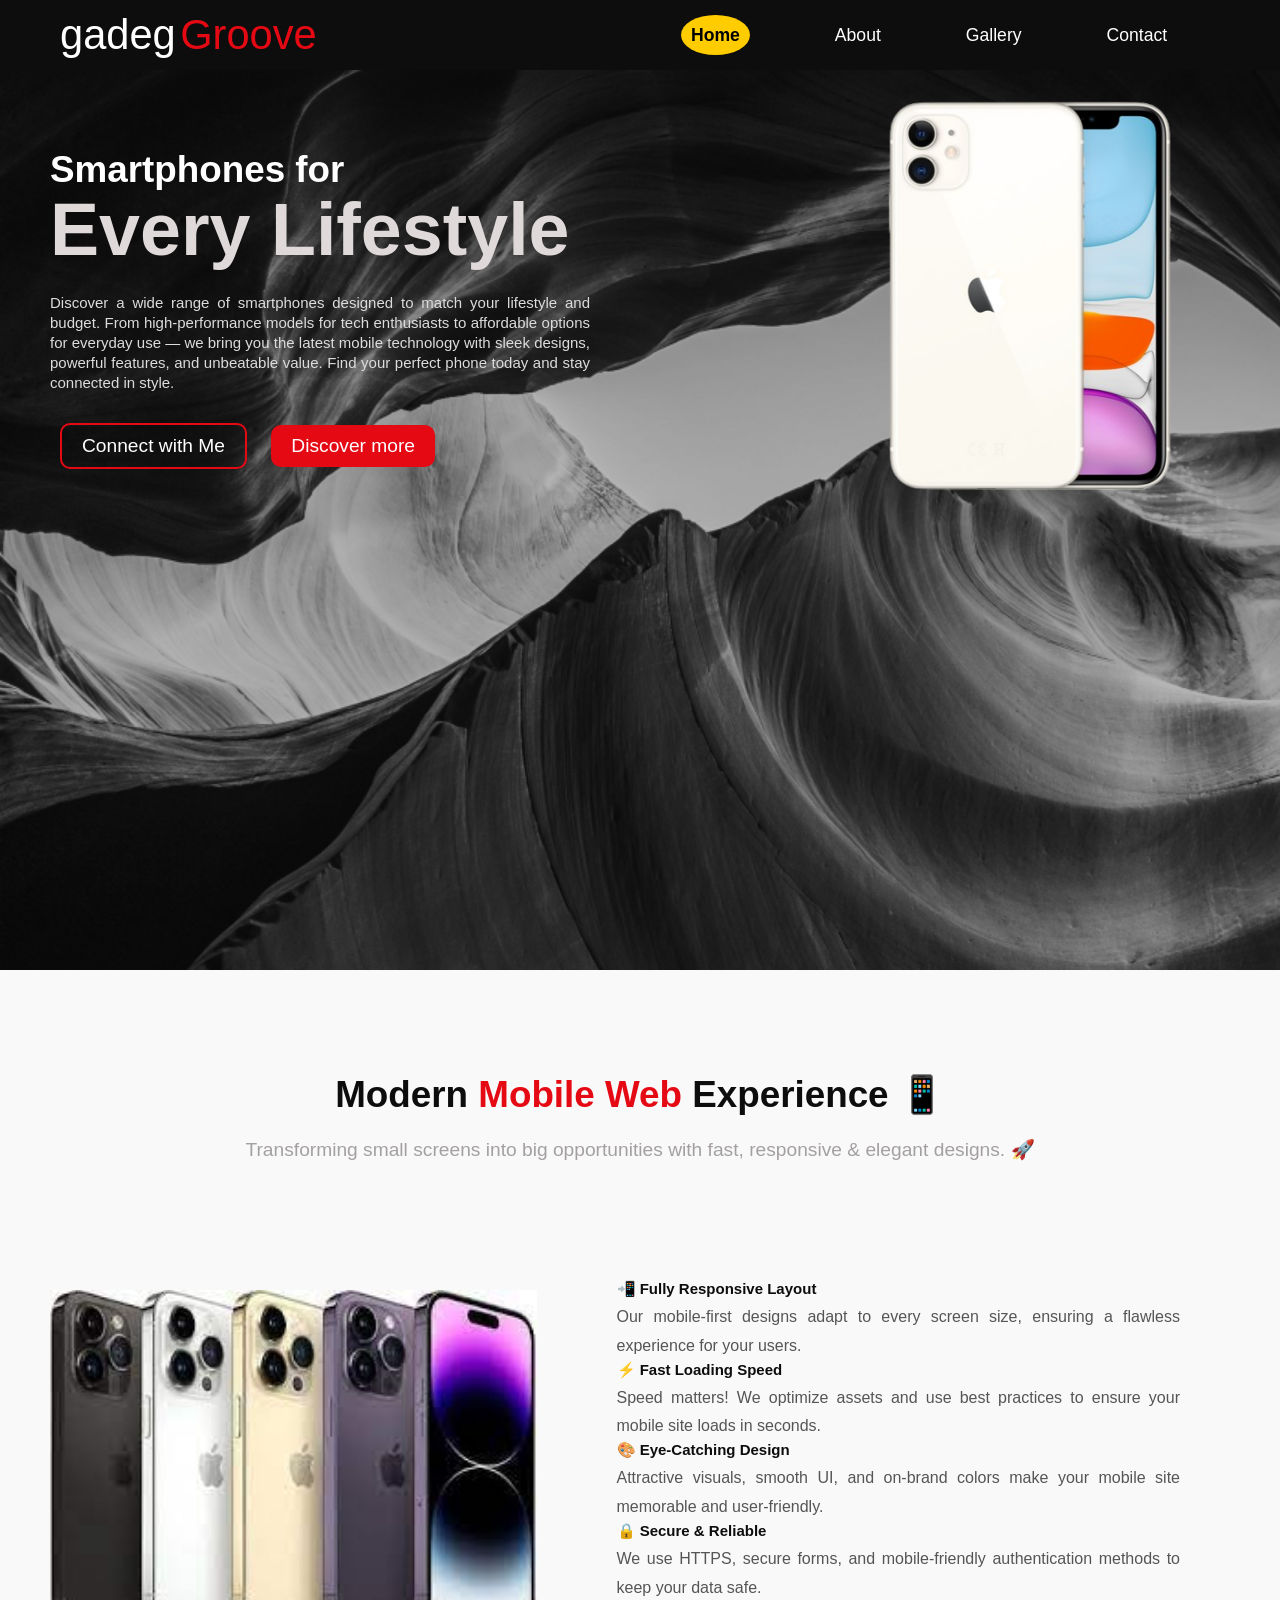
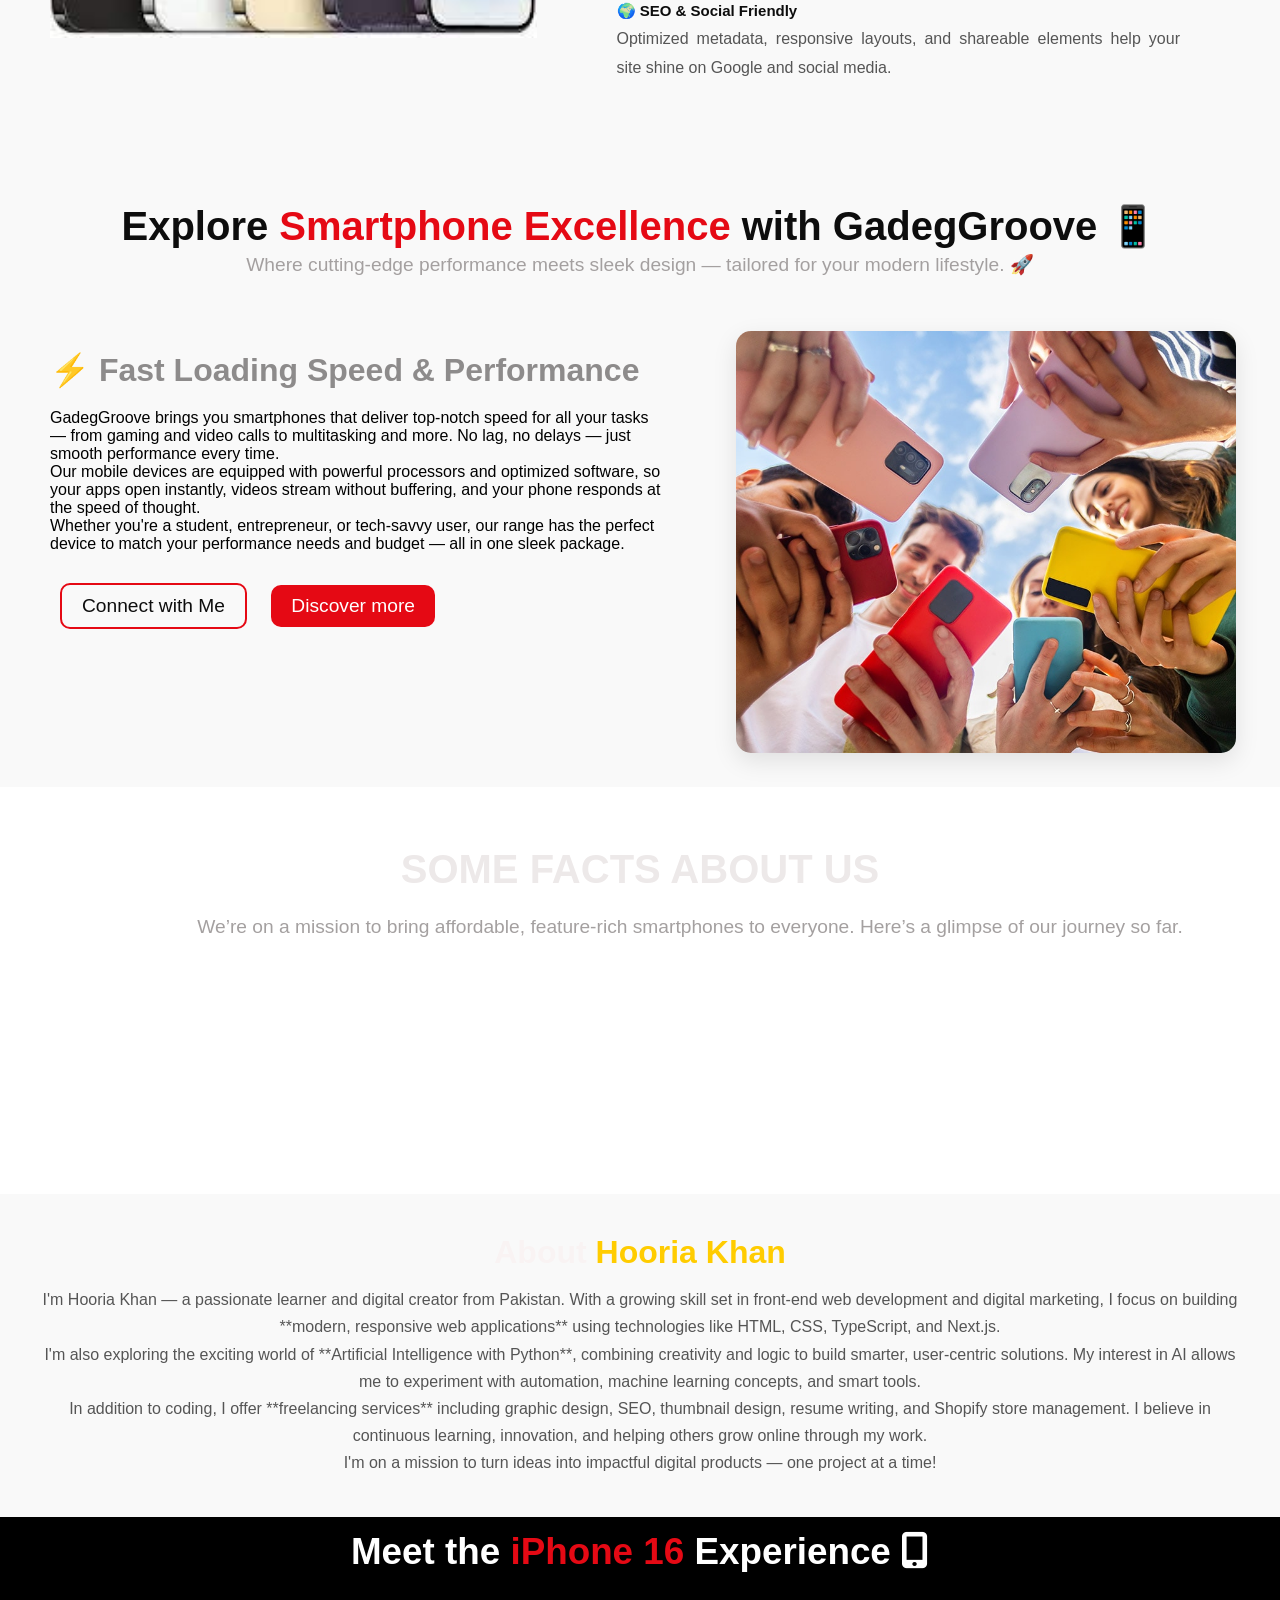
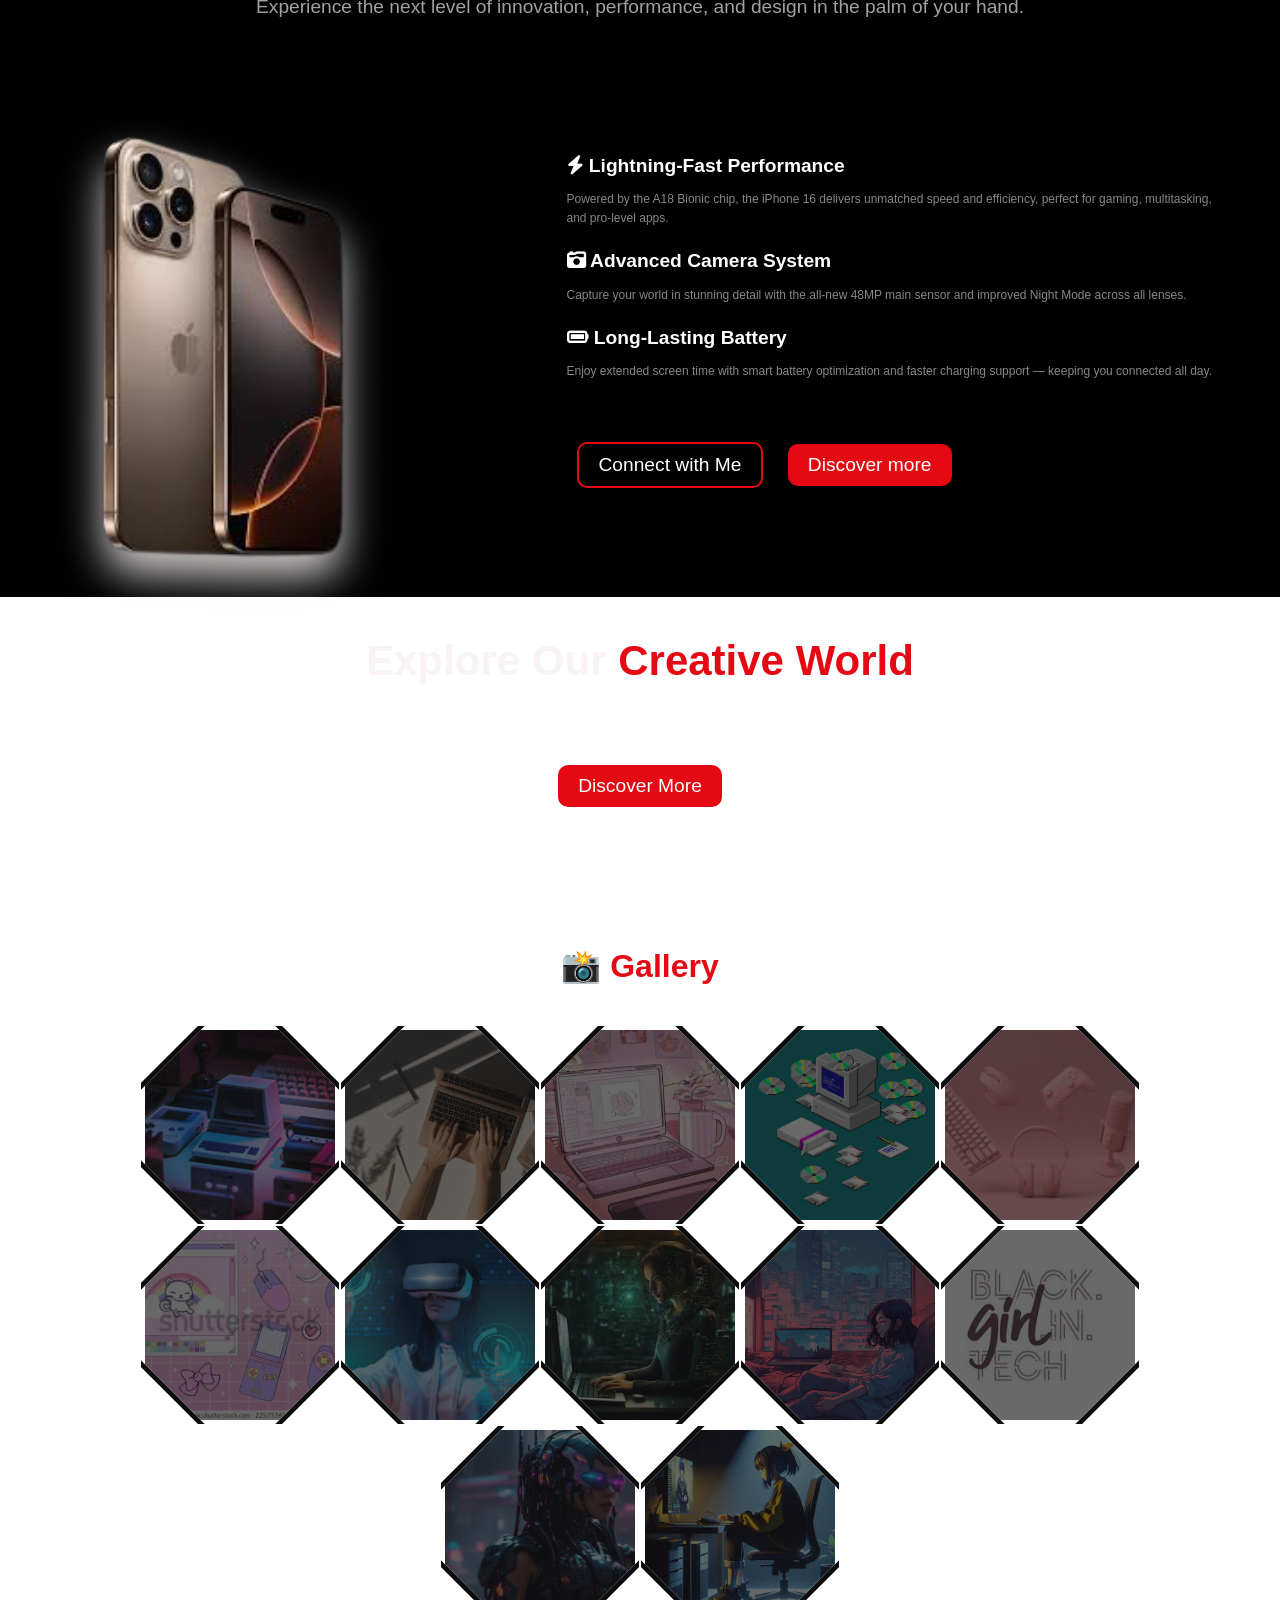
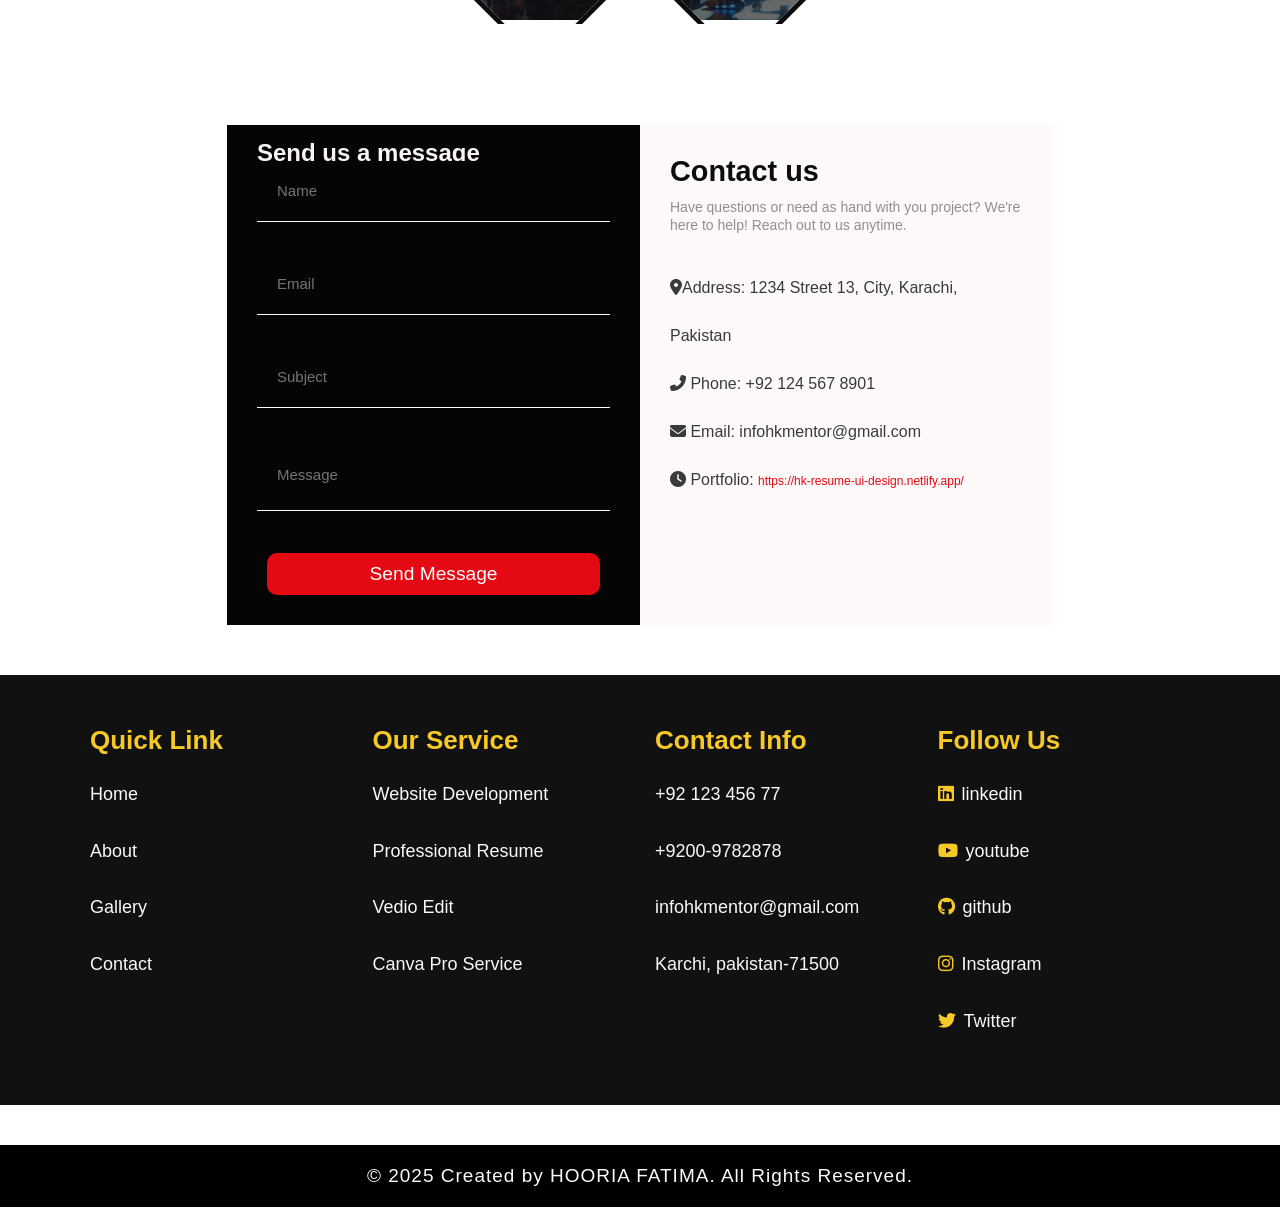
==== commit 85ae20c9: "update" ====
--- a/CSS/Assignment-3/Websbite_gadegGroove/index.html
+++ b/CSS/Assignment-3/Websbite_gadegGroove/index.html
@@ -16,6 +16,7 @@
 </head>
 <body>
   <div class="main">
+    <div class="bg-overlay"></div>
     <header >
       <div class="logo">
         <a href=""><h2>gadeg <span>Groove</span></h2></a>
@@ -259,9 +260,9 @@
 
  <!-- section 8 contact -->
   <section id="contact">
-    <div class="bgcover2">
-        <div class="maindiv">
-            <div class="leftdiv">
+    <div class="bgcover8">
+        <div class="maindiv8">
+            <div class="leftdiv8">
            <h4>Send us a message</h4>
            <input type="text" placeholder="Name">
            <br><br>
@@ -273,7 +274,7 @@
            <br><br>
            <button type="submit">Send Message</button>
             </div>
-            <div class="rightdiv">
+            <div class="rightdiv8">
                 <h4>Contact us</h4>
                  <p class="para">Have questions or need as hand with you project? We're here to help! Reach out to us anytime.</p>
                  <p><i class ="fas fa-map-marker-alt"></i>Address: 1234 Street 13, City, Karachi, Pakistan</p>
--- a/CSS/Assignment-3/Websbite_gadegGroove/style.css
+++ b/CSS/Assignment-3/Websbite_gadegGroove/style.css
@@ -4,7 +4,7 @@
   --dark-bg: #0d0d0d;       /* Deep black background */
   --accent-color: #ffcc00;  /* Golden accent */
   --text-light: #ffffff;
-  --font-main: 'Poppins', sans-serif;
+--font-main: 'Poppins', sans-serif;
 }
 
 *{
@@ -12,7 +12,7 @@
     padding: 0;
     box-sizing: border-box;
     scroll-behavior: smooth;
-    font-family: sans-serif;
+    font-family: var(--font-main);
     cursor: pointer;
 
 }
@@ -25,16 +25,14 @@
 
 }
 
-body::before {
-  content: "";
+.bg-overlay {
   position: fixed;
-  top: 0;
-  left: 0;
-  width: 100%;
-  height: 100%;
-  background: rgba(171, 171, 171, 0.25); /* Adjust for more/less light */
+  top: 0; left: 0;
+  width: 100%; height: 100%;
+  background: rgba(171, 171, 171, 0.25);
   z-index: -1;
 }
+
 
 
 .main{
@@ -51,7 +49,7 @@
   display: flex;
   justify-content: space-between;
   align-items: center;
-  padding: 0 30px;
+  padding: 0 60px;
   position: fixed;
   top: 0;
   width: 100%;
@@ -262,11 +260,6 @@
   margin-bottom: 5px;
 }
 
-.leftContent p {
-  font-size: 12px;
-  color: #a4a0a0;
-  line-height: 1.6;
-}
 
 /* Right Image */
 .leftimg {
@@ -281,7 +274,7 @@
   max-width: 100%;
   width: 800px;
   height: auto;
-  animation: floatUpDown 3s ease-in-out infinite;
+  animation: floatUpDown 0.3s ease-in-out infinite;
 }
 
 /* Optional animation reused from earlier */
@@ -449,8 +442,9 @@
 
 .fact-title {
   font-size: 26px;
-  color:var(--text-light);
-}
+  color: var(--text-light);
+}
+
 /* section4  about hk*/
 .main4{
     background-color: #f9f9f9;
@@ -627,10 +621,15 @@
     box-shadow: 4px 4px 3px gray;
     position: relative;
     overflow: hidden;
+        filter: brightness(40%) contrast(90%);
+        transition: transform 0.4s ease-in-out;
+
 }
 
 .pic-box:hover{
 transform: scale(1.2) rotate(45deg);
+    filter: brightness(110%) contrast(105%) saturate(120%);
+
 }
 
 .gallery-cont img{
@@ -638,25 +637,25 @@
     width: 100%;
     height: 100%;
     transform: rotate(-45deg);
-}
+    transition:  all 0.3s ease-in-out;
+}  
 
 /* section 8 contact */
-.bgcover2{
+.bgcover8{
     background-image: url(./images/bechbg.jpg);
     background-size: cover;
     background-attachment: fixed;
     background-position: center;
-    height: 100vh;
-
-}
-.maindiv{
+
+}
+.maindiv8{
     display: flex;
     justify-content: center;
     align-items: center;
     padding:50px ;
     
 }
-.leftdiv{
+.leftdiv8{
     width: 35%;
     background-color: #050505;
     padding: 20px 30px;
@@ -664,14 +663,14 @@
     display: flex;
     flex-direction: column;
     text-align: left;
-    line-height: 8em;
-}
-.leftdiv h4{
+    line-height: 1em;
+}
+.leftdiv8 h4{
     font-size: 1.5em;
     color: #f9f3f3;
     
 }
-.leftdiv input{
+.leftdiv8 input{
     width: 100%;
     padding: 20px;
     line-height: 20px;
@@ -681,7 +680,7 @@
     font-size:15px;
     border-bottom: 1px solid #fdf9f9;
 }
-.rightdiv{
+.rightdiv8{
      width: 35%;
     background-color: #fdf9f9;
     padding: 30px;
@@ -692,30 +691,29 @@
     /* line-height: 2em; */
 }
 
-.rightdiv h4{
+.rightdiv8 h4{
      font-size: 1.8em;
     color: var(--dark-bg);
     margin-bottom: 10px;
 
 }
-.rightdiv .para{
+.rightdiv8 .para{
     font-size: 14px;
     color: #928e8e;
     margin-bottom: 30px;
     line-height: 18px;
 }
-.rightdiv p{
+.rightdiv8 p{
     font-size: 16px;
     color: #3a3a3a;
     line-height: 3em;
 }
-.rightdiv p span{
+.rightdiv8 p span{
     color: var(--primary-color);
     font-size: 12px;
 }
 
 /* footer */
-/* ===== FOOTER SECTION ===== */
 footer {
   background-color: #111;
   color:  #f9f9f9;
@@ -782,18 +780,7 @@
   letter-spacing: 1px;
 }
 
-/* ===== RESPONSIVE STYLING ===== */
-@media (max-width: 768px) {
-  .footer-content {
-    flex-direction: column;
-    align-items: flex-start;
-  }
-
-  .linksect1 {
-    width: 100%;
-    margin-bottom: 30px;
-  }
-}
+
 .linksect1 ul li a {
   text-decoration: none;
   color: #f9f9f9;
@@ -809,7 +796,6 @@
   transform: translateX(5px); /* Slide to the right */
 }
 
-/* Optional: Add underline animation effect */
 .linksect1 ul li a::after {
   content: "";
   position: absolute;
@@ -824,3 +810,51 @@
 .linksect1 ul li a:hover::after {
   width: 100%;
 }
+
+
+/* @media (max-width: 768px) {
+  .footer-content {
+    flex-direction: column;
+    align-items: flex-start;
+  }
+
+  .linksect1 {
+    width: 100%;
+    margin-bottom: 30px;
+  }
+} */
+
+/* 
+
+
+
+
+
+
+
+
+
+
+
+
+
+@media screen and (max-width: 768px) {
+  .menu-icon {
+    display: block;
+  }
+
+  nav ul {
+    display: none;
+    flex-direction: column;
+    background-color: var(--dark-bg);
+    position: absolute;
+    top: 70px;
+    right: 0;
+    width: 100%;
+    padding: 1em;
+  }
+
+  #navbar.show ul {
+    display: flex;
+  }
+} */
--- a/CSS/Assignment-3/Websbite_gadegGroove/medium.css
+++ b/CSS/Assignment-3/Websbite_gadegGroove/medium.css
@@ -77,31 +77,25 @@
 .rightimg2 .img img {
   max-width: 400px;
 }
-/* section8 */
-.maindiv {
+/* Section 8 - Contact Page Responsive for medium screens */
+/* .maindiv8 {
   flex-direction: column;
-  padding: 30px 20px;
+  padding: 30px;
+  gap: 30px;
 }
 
-.leftdiv, .rightdiv {
+.leftdiv8,
+.rightdiv8 {
   width: 80%;
   height: auto;
-  margin-bottom: 20px;
 }
 
-.leftdiv input {
-  padding: 15px;
-  font-size: 14px;
+.leftdiv8 {
+  line-height: 4em;
 }
-.leftdiv, .rightdiv {
-  text-align: center;
-  align-items: center;
-}
-.leftdiv input {
-  text-align: center;
-}
+
 /* footer */
-.footer-content {
+/* .footer-content {
   display: flex;
   flex-wrap: wrap;
   justify-content: space-between;
@@ -119,4 +113,41 @@
 
 .linksect1 ul li a {
   font-size: 14px;
+} */ 
+
+
+
+
+/* SECTION 8 - CONTACT */
+.maindiv8 {
+  flex-direction: column;
+  padding: 30px 20px;
+  align-items: stretch;
 }
+
+.leftdiv8,
+.rightdiv8 {
+  width: 100%;
+  height: auto;
+  text-align: center;
+  align-items: center;
+}
+
+.leftdiv input {
+  width: 90%;
+}
+
+/* FOOTER */
+.footer-content {
+  flex-direction: column;
+  align-items: center;
+  text-align: center;
+  gap: 25px;
+}
+
+.linksect1 {
+  width: 100%;
+}
+
+
+
--- a/CSS/Assignment-3/Websbite_gadegGroove/small.css
+++ b/CSS/Assignment-3/Websbite_gadegGroove/small.css
@@ -14,6 +14,7 @@
   display: block;
   margin-left: auto;
   margin-top: -25px;
+  margin-right: 25px;
 }
 
 nav {
@@ -41,9 +42,9 @@
 /* small.css */
 
 /* Hero section for mobile */
-.backgroudimg{
+.backgroundimg{
     background-image: url(./images/bg.jpg);
-    height: 150vh;
+    height: 100vh;
     background-size: cover;
 
 }
@@ -72,12 +73,8 @@
 /* Right image mobile */
 .rightimg {
   margin: 0;
-
+  display: none;
   justify-content: center;
-}
-
-.rightimg img {
-  width: 230px;
 }
 
 /* Section 1 mobile */
@@ -151,11 +148,7 @@
 }
 
 
-.mainhead3 p {
-  font-size: 12px;
-    color: #a4a0a0;
-  line-height: 1.6;
-}
+
 /* section about 4 */
 .main4{
     background-color: #f9f9f9;
@@ -185,58 +178,51 @@
 /* section fact 3 */
 .mainhead3 p {
   font-size: 1.2em;
-    color: #232323;
+  color: #232323;
   line-height: 1.2;
-  /* padding-left: 100px; */
-  margin-left: -120px;
-
-}
+}
+/* 
 /* section8 contact */
-.leftdiv, .rightdiv {
-  width: 100%;
+
+.maindiv8 {
+  flex-direction: column;
   padding: 20px;
 }
 
-.leftdiv h4, .rightdiv h4 {
-  font-size: 1.2em;
-}
-
-.rightdiv .para {
+.leftdiv8,
+.rightdiv8 {
+  width: 100%;
+  height: auto;
+  padding: 20px 10px;
+  text-align: center;
+  align-items: center;
+}
+
+.leftdiv8 input {
+  padding: 15px;
+  font-size: 14px;
+  width: 90%;
+}
+
+.rightdiv8 h4 {
+  font-size: 1.4em;
+}
+
+.rightdiv8 .para,
+.rightdiv8 p {
   font-size: 13px;
-  line-height: 16px;
-  margin-bottom: 20px;
-}
-
-.rightdiv p {
-  font-size: 14px;
-  line-height: 2em;
-}
-
-.leftdiv input {
-  padding: 12px;
-  font-size: 13px;
-}
-.leftdiv, .rightdiv {
-  text-align: center;
+  line-height: 1.6em;
+}
+
+/* FOOTER */
+footer {
+  padding: 350px 20px 20px 20px ;
+  
+}
+
+.footer-content {
+  flex-direction: column;
   align-items: center;
-}
-.leftdiv input {
-  text-align: center;
-}
-.bgcover2{
-    background-image: url(./images/bechbg.jpg);
-    background-size: cover;
-    background-attachment: fixed;
-    background-position: center;
-    height: 100vh;
-
-}
-/* footer */
-.footer-content {
-  display: flex;
-  flex-direction: column;
-  align-items: center;
-  padding: 30px 10px;
   gap: 20px;
   text-align: center;
 }
@@ -246,20 +232,15 @@
 }
 
 .linksect1 h3 {
-  font-size: 18px;
-  margin-bottom: 10px;
+  font-size: 20px;
 }
 
 .linksect1 ul li {
-  margin: 5px 0;
-}
-
-.linksect1 ul li a {
-  font-size: 13px;
+  font-size: 16px;
 }
 
 .footer-bootom {
-  font-size: 12px;
-  text-align: center;
-  padding: 10px;
-}
+  font-size: 14px;
+  padding: 15px;
+}
+
